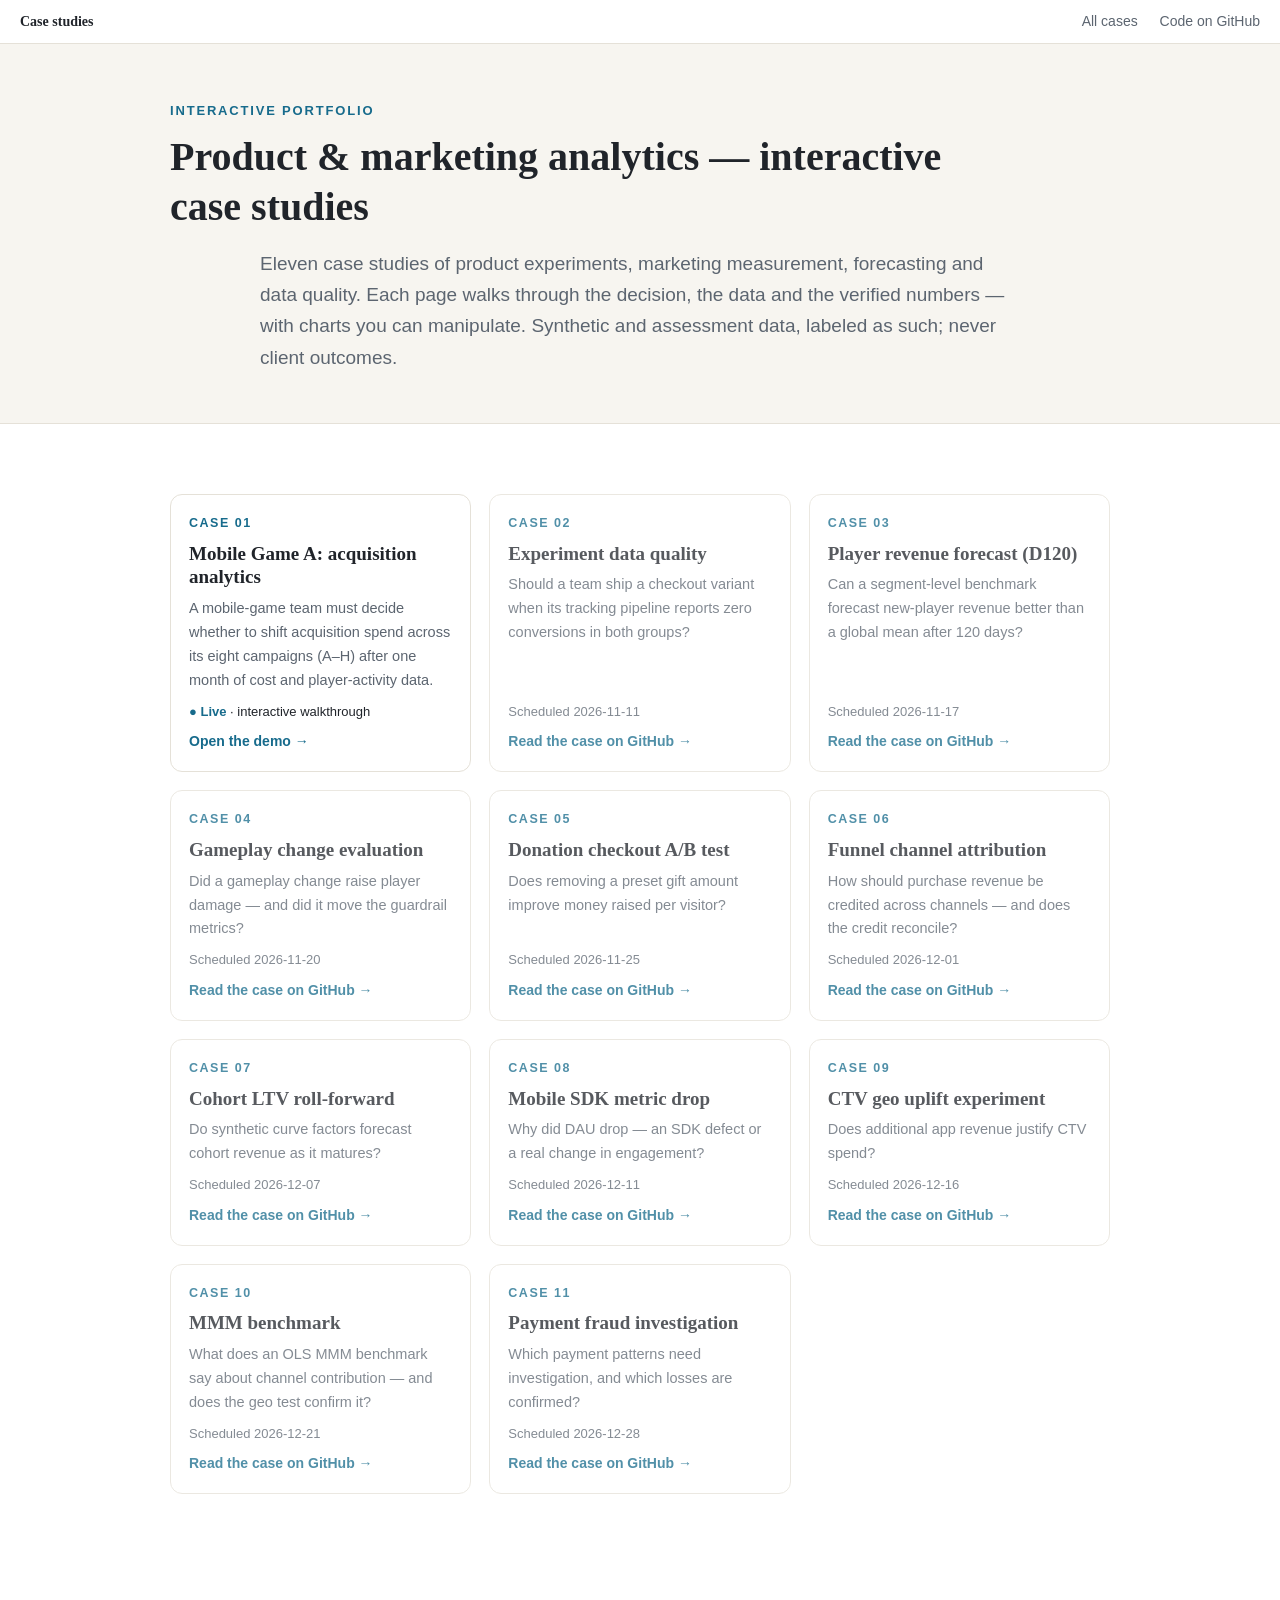
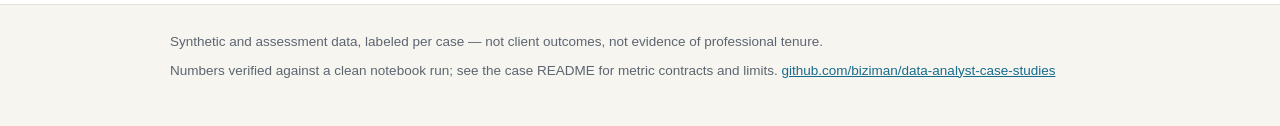
==== docs/index.html @ 933078d8 "Add interactive case site: Pages scaffold, case 1 widgets, data extractor - docs/: landing + case 1 " ====
<!DOCTYPE html>
<html lang="en">
<head>
  <meta charset="utf-8">
  <meta name="viewport" content="width=device-width, initial-scale=1">
  <title>Product &amp; marketing analytics — interactive case studies</title>
  <meta name="description" content="Interactive walkthroughs of product and marketing analytics case studies: the decision, the data, the verified numbers, and what the analysis cannot show.">
  <link rel="stylesheet" href="assets/style.css">
</head>
<body>
<header class="topbar">
  <a class="brand" href="index.html">Case studies</a>
  <nav>
    <a href="index.html">All cases</a>
    <a href="https://github.com/biziman/data-analyst-case-studies">Code on GitHub</a>
  </nav>
</header>
  <div class="hero">
    <div class="wrap">
      <div class="casenum">Interactive portfolio</div>
      <h1>Product &amp; marketing analytics — interactive case studies</h1>
      <p class="lede prose">Eleven case studies of product experiments, marketing measurement,
      forecasting and data quality. Each page walks through the decision, the data and the
      verified numbers — with charts you can manipulate. Synthetic and assessment data,
      labeled as such; never client outcomes.</p>
    </div>
  </div>
  <section class="band">
    <div class="wrap">
      <div class="grid">
<div class="case-card"><div class="n">Case 01</div><h3>Mobile Game A: acquisition analytics</h3><div class="q">A mobile-game team must decide whether to shift acquisition spend across its eight campaigns (A–H) after one month of cost and player-activity data.</div><span class="status"><span class="live-dot">● Live</span> · interactive walkthrough</span><a class="more" href="cases/01-mobile-game-acquisition/">Open the demo →</a></div>
<div class="case-card soon"><div class="n">Case 02</div><h3>Experiment data quality</h3><div class="q">Should a team ship a checkout variant when its tracking pipeline reports zero conversions in both groups?</div><span class="status"><span class="sched">Scheduled 2026-11-11</span></span><a class="more" href="https://github.com/biziman/data-analyst-case-studies/blob/main/2-product-experiment-tracking-audit/README.md">Read the case on GitHub →</a></div>
<div class="case-card soon"><div class="n">Case 03</div><h3>Player revenue forecast (D120)</h3><div class="q">Can a segment-level benchmark forecast new-player revenue better than a global mean after 120 days?</div><span class="status"><span class="sched">Scheduled 2026-11-17</span></span><a class="more" href="https://github.com/biziman/data-analyst-case-studies/blob/main/3-player-ltv-forecast/README.md">Read the case on GitHub →</a></div>
<div class="case-card soon"><div class="n">Case 04</div><h3>Gameplay change evaluation</h3><div class="q">Did a gameplay change raise player damage — and did it move the guardrail metrics?</div><span class="status"><span class="sched">Scheduled 2026-11-20</span></span><a class="more" href="https://github.com/biziman/data-analyst-case-studies/blob/main/4-gameplay-change-evaluation/README.md">Read the case on GitHub →</a></div>
<div class="case-card soon"><div class="n">Case 05</div><h3>Donation checkout A/B test</h3><div class="q">Does removing a preset gift amount improve money raised per visitor?</div><span class="status"><span class="sched">Scheduled 2026-11-25</span></span><a class="more" href="https://github.com/biziman/data-analyst-case-studies/blob/main/5-donation-checkout-ab-test/README.md">Read the case on GitHub →</a></div>
<div class="case-card soon"><div class="n">Case 06</div><h3>Funnel channel attribution</h3><div class="q">How should purchase revenue be credited across channels — and does the credit reconcile?</div><span class="status"><span class="sched">Scheduled 2026-12-01</span></span><a class="more" href="https://github.com/biziman/data-analyst-case-studies/blob/main/6-funnel-channel-attribution/README.md">Read the case on GitHub →</a></div>
<div class="case-card soon"><div class="n">Case 07</div><h3>Cohort LTV roll-forward</h3><div class="q">Do synthetic curve factors forecast cohort revenue as it matures?</div><span class="status"><span class="sched">Scheduled 2026-12-07</span></span><a class="more" href="https://github.com/biziman/data-analyst-case-studies/blob/main/7-cohort-ltv-roll-forward/README.md">Read the case on GitHub →</a></div>
<div class="case-card soon"><div class="n">Case 08</div><h3>Mobile SDK metric drop</h3><div class="q">Why did DAU drop — an SDK defect or a real change in engagement?</div><span class="status"><span class="sched">Scheduled 2026-12-11</span></span><a class="more" href="https://github.com/biziman/data-analyst-case-studies/blob/main/8-mobile-sdk-metric-drop/README.md">Read the case on GitHub →</a></div>
<div class="case-card soon"><div class="n">Case 09</div><h3>CTV geo uplift experiment</h3><div class="q">Does additional app revenue justify CTV spend?</div><span class="status"><span class="sched">Scheduled 2026-12-16</span></span><a class="more" href="https://github.com/biziman/data-analyst-case-studies/blob/main/9-ctv-geo-uplift/README.md">Read the case on GitHub →</a></div>
<div class="case-card soon"><div class="n">Case 10</div><h3>MMM benchmark</h3><div class="q">What does an OLS MMM benchmark say about channel contribution — and does the geo test confirm it?</div><span class="status"><span class="sched">Scheduled 2026-12-21</span></span><a class="more" href="https://github.com/biziman/data-analyst-case-studies/blob/main/10-marketing-mix-modeling/README.md">Read the case on GitHub →</a></div>
<div class="case-card soon"><div class="n">Case 11</div><h3>Payment fraud investigation</h3><div class="q">Which payment patterns need investigation, and which losses are confirmed?</div><span class="status"><span class="sched">Scheduled 2026-12-28</span></span><a class="more" href="https://github.com/biziman/data-analyst-case-studies/blob/main/11-payment-fraud-investigation/README.md">Read the case on GitHub →</a></div>
      </div>
    </div>
  </section>
<footer class="site">
  <div class="wrap">
    <div>Synthetic and assessment data, labeled per case — not client outcomes, not evidence of professional tenure.</div>
    <div>Numbers verified against a clean notebook run; see the case README for metric contracts and limits.
      <a href="https://github.com/biziman/data-analyst-case-studies">github.com/biziman/data-analyst-case-studies</a></div>
  </div>
</footer>
</body>
</html>
---- docs/assets/style.css ----
/* Interactive case studies — seeing-theory-inspired narrative theme.
   Palette matches PORTFOLIO_GUIDE.md figures: #176b8c / #b14632 / #dda944 */

:root {
  --ink: #20242a;
  --muted: #5c6570;
  --teal: #176b8c;
  --brick: #b14632;
  --amber: #dda944;
  --paper: #ffffff;
  --sand: #f7f5f0;
  --line: #e5e1d8;
  --code-bg: #f0ede6;
  --maxprose: 760px;
  --maxfig: 980px;
}

* { box-sizing: border-box; }

html { scroll-behavior: smooth; }

body {
  margin: 0;
  color: var(--ink);
  background: var(--paper);
  font-family: -apple-system, BlinkMacSystemFont, "Segoe UI", Roboto, "Helvetica Neue", Arial, sans-serif;
  font-size: 17px;
  line-height: 1.65;
}

h1, h2, h3 {
  font-family: Georgia, "Iowan Old Style", "Times New Roman", serif;
  font-weight: 600;
  line-height: 1.25;
}

a { color: var(--teal); }
a:hover { color: var(--brick); }

/* ---------- top bar ---------- */
.topbar {
  position: sticky;
  top: 0;
  z-index: 20;
  display: flex;
  align-items: center;
  justify-content: space-between;
  gap: 16px;
  padding: 10px 20px;
  background: rgba(255, 255, 255, 0.94);
  border-bottom: 1px solid var(--line);
  backdrop-filter: blur(6px);
  font-size: 14px;
}
.topbar .brand { font-family: Georgia, serif; font-weight: 600; color: var(--ink); text-decoration: none; }
.topbar nav a { margin-left: 18px; color: var(--muted); text-decoration: none; }
.topbar nav a:hover { color: var(--teal); }

/* ---------- layout ---------- */
.wrap { max-width: var(--maxfig); margin: 0 auto; padding: 0 20px; }
.prose { max-width: var(--maxprose); margin-left: auto; margin-right: auto; }

section.band { padding: 44px 0; }
section.band.alt { background: var(--sand); border-top: 1px solid var(--line); border-bottom: 1px solid var(--line); }

section h2 { font-size: 26px; margin: 0 0 14px; }
section h3 { font-size: 19px; margin: 24px 0 8px; }

p { margin: 10px 0; }
.lede { font-size: 19px; color: var(--muted); }

/* ---------- hero ---------- */
.hero { padding: 56px 0 40px; background: var(--sand); border-bottom: 1px solid var(--line); }
.hero .casenum {
  font-size: 13px; letter-spacing: 0.14em; text-transform: uppercase;
  color: var(--teal); font-weight: 700; margin-bottom: 10px;
}
.hero h1 { font-size: 40px; margin: 0 0 16px; max-width: 820px; }
.hero .decision {
  font-size: 21px; line-height: 1.5; max-width: 760px; color: var(--ink);
  border-left: 4px solid var(--amber); padding-left: 16px; margin: 18px 0;
}
.badges { display: flex; flex-wrap: wrap; gap: 8px; margin-top: 18px; }
.badge {
  font-size: 12.5px; padding: 4px 11px; border-radius: 999px;
  background: var(--paper); border: 1px solid var(--line); color: var(--muted);
}
.badge.reviewed { border-color: var(--teal); color: var(--teal); }

/* ---------- figure cards ---------- */
.card {
  background: var(--paper);
  border: 1px solid var(--line);
  border-radius: 12px;
  padding: 20px 20px 14px;
  margin: 22px auto;
  max-width: var(--maxfig);
  box-shadow: 0 1px 3px rgba(32, 36, 42, 0.05);
}
.card h3 { margin-top: 0; }
.chart { width: 100%; min-height: 340px; }
.chart.tall { min-height: 420px; }
.caption {
  font-size: 13.5px; color: var(--muted); line-height: 1.55;
  border-top: 1px dashed var(--line); padding-top: 10px; margin-top: 8px;
}
.live {
  font-size: 15.5px; background: var(--sand); border-left: 4px solid var(--teal);
  padding: 12px 16px; border-radius: 0 8px 8px 0; margin: 14px 0 4px;
}
.live b { color: var(--teal); }
.callout {
  font-size: 14.5px; background: #fdf6e7; border-left: 4px solid var(--amber);
  padding: 10px 14px; border-radius: 0 8px 8px 0; margin: 12px 0 4px;
}

/* ---------- controls ---------- */
.controls {
  display: flex; flex-wrap: wrap; align-items: center; gap: 14px;
  margin: 6px 0 2px; font-size: 14.5px;
}
.controls label { color: var(--muted); }
.controls input[type="range"] { accent-color: var(--teal); width: 220px; }
.controls .value { font-weight: 700; color: var(--teal); min-width: 52px; }
.btnrow { display: flex; flex-wrap: wrap; gap: 8px; }
.btnrow button {
  font: inherit; font-size: 14px; padding: 6px 14px; border-radius: 999px;
  border: 1px solid var(--line); background: var(--paper); color: var(--muted);
  cursor: pointer;
}
.btnrow button:hover { border-color: var(--teal); color: var(--teal); }
.btnrow button.active { background: var(--teal); border-color: var(--teal); color: #fff; }

.readout { display: flex; flex-wrap: wrap; gap: 26px; margin: 14px 0 4px; }
.readout .stat { min-width: 130px; }
.readout .stat .num { font-size: 30px; font-weight: 700; color: var(--teal); font-family: Georgia, serif; }
.readout .stat .lbl { font-size: 13px; color: var(--muted); }

/* ---------- tables ---------- */
table.data {
  width: 100%; max-width: var(--maxfig); border-collapse: collapse;
  font-size: 15px; margin: 18px auto;
}
table.data th, table.data td { text-align: left; padding: 9px 12px; border-bottom: 1px solid var(--line); }
table.data th { font-size: 13px; text-transform: uppercase; letter-spacing: 0.06em; color: var(--muted); }
table.data td.num { text-align: right; font-variant-numeric: tabular-nums; }

/* ---------- lists, limits ---------- */
ol.limits { max-width: var(--maxprose); margin: 10px auto; padding-left: 22px; }
ol.limits li { margin: 8px 0; }

pre.code {
  background: var(--code-bg); border: 1px solid var(--line); border-radius: 8px;
  padding: 12px 14px; overflow-x: auto; font-size: 13.5px; line-height: 1.5;
  max-width: var(--maxprose); margin: 12px auto;
}
code { font-family: ui-monospace, SFMono-Regular, Menlo, Consolas, monospace; font-size: 0.92em; }
p code, li code { background: var(--code-bg); padding: 1px 5px; border-radius: 4px; }

/* ---------- landing grid ---------- */
.grid {
  display: grid; grid-template-columns: repeat(auto-fill, minmax(300px, 1fr));
  gap: 18px; margin: 26px 0;
}
.case-card {
  border: 1px solid var(--line); border-radius: 12px; padding: 18px;
  background: var(--paper); display: flex; flex-direction: column; gap: 8px;
}
.case-card .n { font-size: 12.5px; letter-spacing: 0.12em; color: var(--teal); font-weight: 700; text-transform: uppercase; }
.case-card h3 { margin: 0; font-size: 19px; }
.case-card .q { font-size: 14.5px; color: var(--muted); flex: 1; }
.case-card .status { font-size: 13px; }
.case-card .status .live-dot { color: var(--teal); font-weight: 700; }
.case-card .status .sched { color: var(--muted); }
.case-card a.more { font-size: 14px; font-weight: 600; text-decoration: none; }
.case-card.soon { opacity: 0.75; }

/* ---------- footer ---------- */
footer.site {
  border-top: 1px solid var(--line); margin-top: 40px; padding: 26px 0 44px;
  font-size: 13.5px; color: var(--muted); background: var(--sand);
}
footer.site .wrap { display: flex; flex-direction: column; gap: 6px; }

@media (max-width: 720px) {
  .hero h1 { font-size: 30px; }
  .hero .decision { font-size: 18px; }
  .readout .stat .num { font-size: 24px; }
  .controls input[type="range"] { width: 160px; }
}
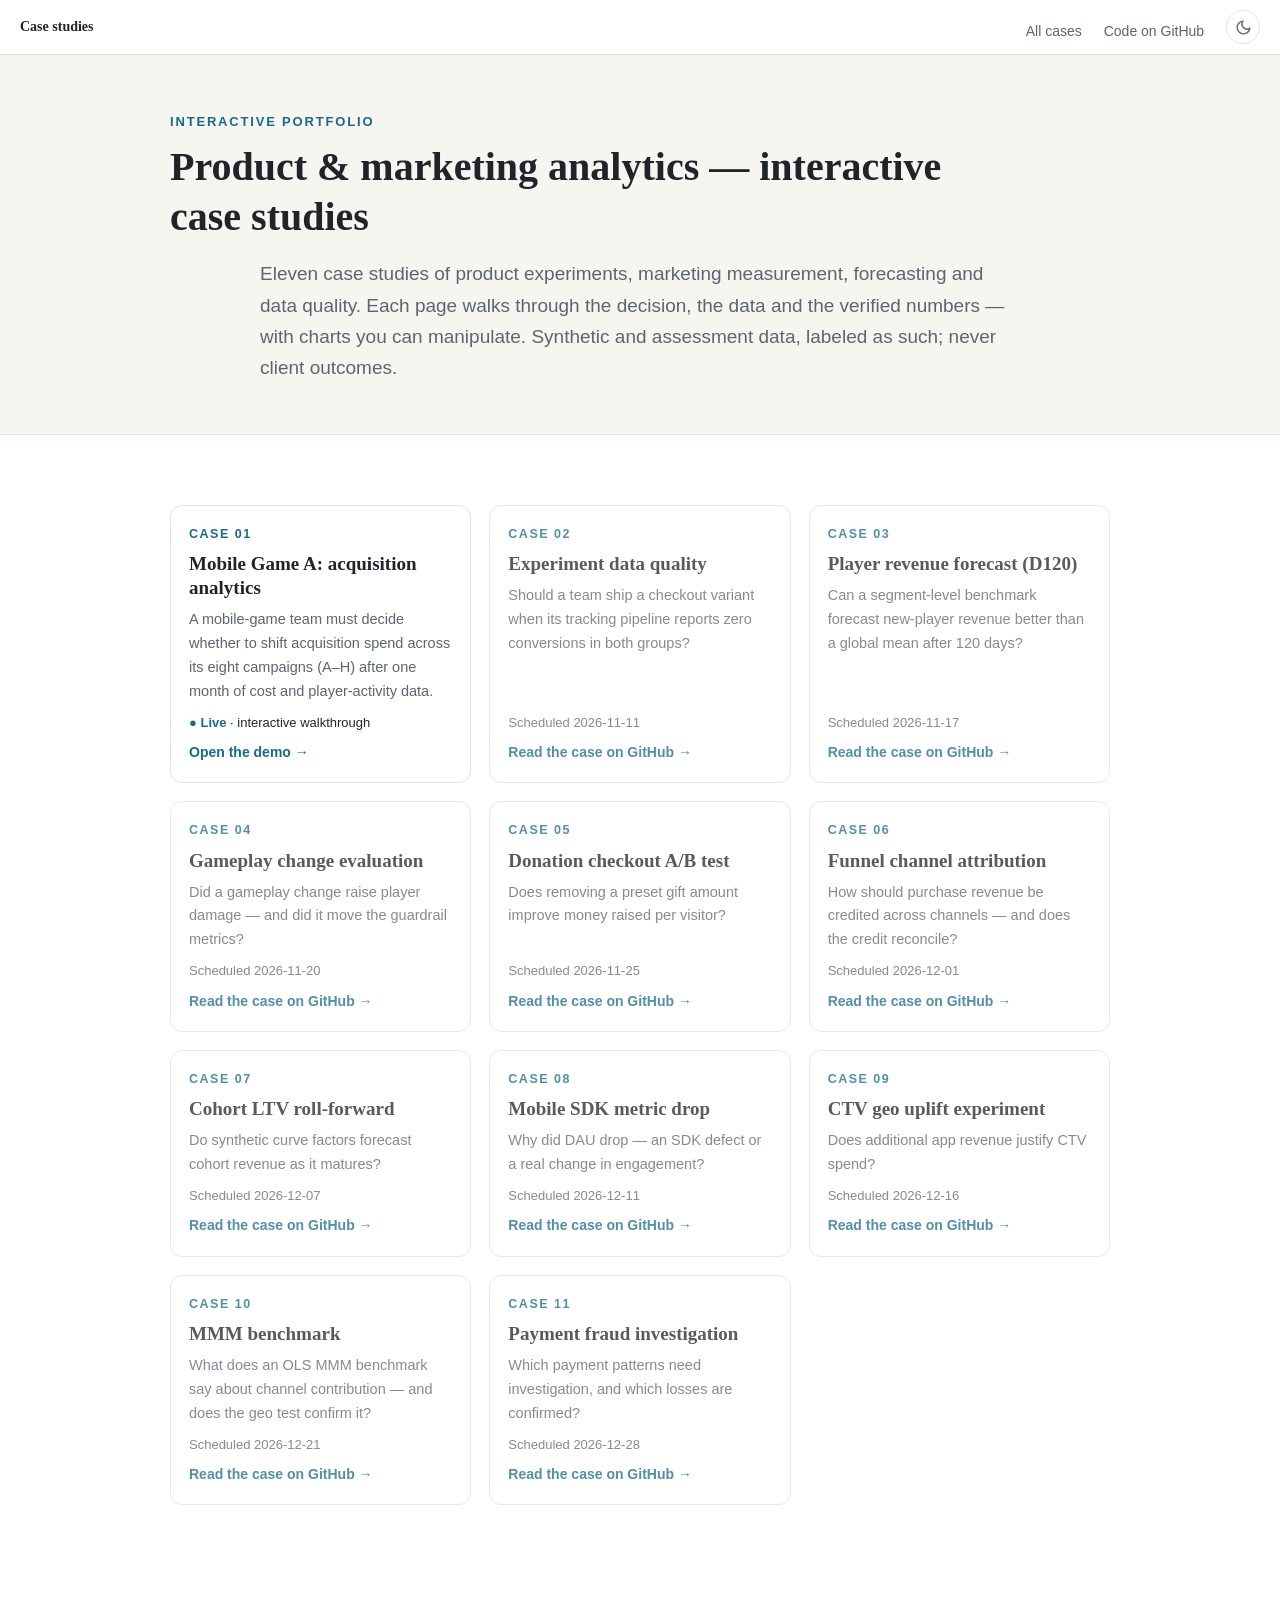
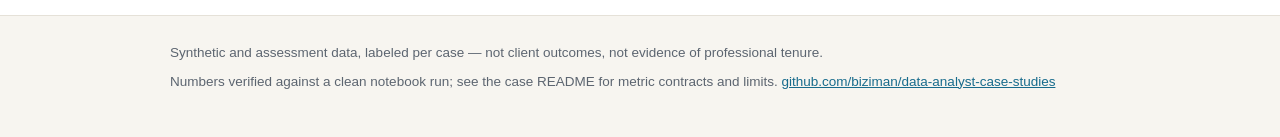
==== commit 714014a3: "Add dark theme switcher: top-bar toggle, dark palette, theme-aware charts - theme.js toggle with loc" ====
--- a/docs/index.html
+++ b/docs/index.html
@@ -5,7 +5,21 @@
   <meta name="viewport" content="width=device-width, initial-scale=1">
   <title>Product &amp; marketing analytics — interactive case studies</title>
   <meta name="description" content="Interactive walkthroughs of product and marketing analytics case studies: the decision, the data, the verified numbers, and what the analysis cannot show.">
+  <script>
+    (function () {
+      try {
+        var t = localStorage.getItem("theme");
+        if (t !== "light" && t !== "dark") {
+          t = window.matchMedia("(prefers-color-scheme: dark)").matches ? "dark" : "light";
+        }
+        document.documentElement.dataset.theme = t;
+      } catch (e) {
+        document.documentElement.dataset.theme = "light";
+      }
+    })();
+  </script>
   <link rel="stylesheet" href="assets/style.css">
+  <script src="assets/theme.js" defer></script>
 </head>
 <body>
 <header class="topbar">
@@ -13,6 +27,10 @@
   <nav>
     <a href="index.html">All cases</a>
     <a href="https://github.com/biziman/data-analyst-case-studies">Code on GitHub</a>
+    <button class="theme-toggle" id="theme-toggle" type="button" aria-label="Switch to dark theme" title="Switch to dark theme" aria-pressed="false">
+      <svg class="icon-moon" viewBox="0 0 24 24" aria-hidden="true"><path d="M21 12.79A9 9 0 1 1 11.21 3 7 7 0 0 0 21 12.79z"/></svg>
+      <svg class="icon-sun" viewBox="0 0 24 24" aria-hidden="true"><circle cx="12" cy="12" r="4"/><path d="M12 2v2M12 20v2M4.93 4.93l1.41 1.41M17.66 17.66l1.41 1.41M2 12h2M20 12h2M4.93 19.07l1.41-1.41M17.66 6.34l1.41-1.41"/></svg>
+    </button>
   </nav>
 </header>
   <div class="hero">
--- a/docs/assets/style.css
+++ b/docs/assets/style.css
@@ -2,6 +2,7 @@
    Palette matches PORTFOLIO_GUIDE.md figures: #176b8c / #b14632 / #dda944 */
 
 :root {
+  color-scheme: light;
   --ink: #20242a;
   --muted: #5c6570;
   --teal: #176b8c;
@@ -11,8 +12,31 @@
   --sand: #f7f5f0;
   --line: #e5e1d8;
   --code-bg: #f0ede6;
+  --callout-bg: #fdf6e7;
+  --topbar-bg: rgba(255, 255, 255, 0.94);
+  --on-teal: #ffffff;
+  --shadow: rgba(32, 36, 42, 0.05);
   --maxprose: 760px;
   --maxfig: 980px;
+}
+
+/* Dark theme: set on <html data-theme="dark"> by the head snippet in the
+   built pages, driven by the top-bar switch (or the system preference). */
+html[data-theme="dark"] {
+  color-scheme: dark;
+  --ink: #e7eaee;
+  --muted: #a7b0bb;
+  --teal: #5db7d6;
+  --brick: #e07a63;
+  --amber: #e6c06a;
+  --paper: #171a20;
+  --sand: #1e232b;
+  --line: #333a44;
+  --code-bg: #232830;
+  --callout-bg: #2c2617;
+  --topbar-bg: rgba(23, 26, 32, 0.94);
+  --on-teal: #10161c;
+  --shadow: rgba(0, 0, 0, 0.35);
 }
 
 * { box-sizing: border-box; }
@@ -23,6 +47,7 @@
   margin: 0;
   color: var(--ink);
   background: var(--paper);
+  transition: background-color 0.2s ease, color 0.2s ease;
   font-family: -apple-system, BlinkMacSystemFont, "Segoe UI", Roboto, "Helvetica Neue", Arial, sans-serif;
   font-size: 17px;
   line-height: 1.65;
@@ -47,7 +72,7 @@
   justify-content: space-between;
   gap: 16px;
   padding: 10px 20px;
-  background: rgba(255, 255, 255, 0.94);
+  background: var(--topbar-bg);
   border-bottom: 1px solid var(--line);
   backdrop-filter: blur(6px);
   font-size: 14px;
@@ -55,6 +80,25 @@
 .topbar .brand { font-family: Georgia, serif; font-weight: 600; color: var(--ink); text-decoration: none; }
 .topbar nav a { margin-left: 18px; color: var(--muted); text-decoration: none; }
 .topbar nav a:hover { color: var(--teal); }
+
+/* ---------- theme switcher ---------- */
+.theme-toggle {
+  margin-left: 18px; width: 34px; height: 34px; padding: 0;
+  display: inline-flex; align-items: center; justify-content: center;
+  border: 1px solid var(--line); border-radius: 999px;
+  background: var(--paper); color: var(--muted); cursor: pointer;
+  transition: color 0.2s ease, border-color 0.2s ease, background-color 0.2s ease;
+}
+.theme-toggle:hover { color: var(--teal); border-color: var(--teal); }
+.theme-toggle:focus-visible { outline: 2px solid var(--teal); outline-offset: 2px; }
+.theme-toggle svg {
+  width: 17px; height: 17px; display: block;
+  fill: none; stroke: currentColor; stroke-width: 2;
+  stroke-linecap: round; stroke-linejoin: round;
+}
+.theme-toggle .icon-sun { display: none; }
+html[data-theme="dark"] .theme-toggle .icon-moon { display: none; }
+html[data-theme="dark"] .theme-toggle .icon-sun { display: block; }
 
 /* ---------- layout ---------- */
 .wrap { max-width: var(--maxfig); margin: 0 auto; padding: 0 20px; }
@@ -95,7 +139,7 @@
   padding: 20px 20px 14px;
   margin: 22px auto;
   max-width: var(--maxfig);
-  box-shadow: 0 1px 3px rgba(32, 36, 42, 0.05);
+  box-shadow: 0 1px 3px var(--shadow);
 }
 .card h3 { margin-top: 0; }
 .chart { width: 100%; min-height: 340px; }
@@ -110,7 +154,7 @@
 }
 .live b { color: var(--teal); }
 .callout {
-  font-size: 14.5px; background: #fdf6e7; border-left: 4px solid var(--amber);
+  font-size: 14.5px; background: var(--callout-bg); border-left: 4px solid var(--amber);
   padding: 10px 14px; border-radius: 0 8px 8px 0; margin: 12px 0 4px;
 }
 
@@ -129,7 +173,7 @@
   cursor: pointer;
 }
 .btnrow button:hover { border-color: var(--teal); color: var(--teal); }
-.btnrow button.active { background: var(--teal); border-color: var(--teal); color: #fff; }
+.btnrow button.active { background: var(--teal); border-color: var(--teal); color: var(--on-teal); }
 
 .readout { display: flex; flex-wrap: wrap; gap: 26px; margin: 14px 0 4px; }
 .readout .stat { min-width: 130px; }
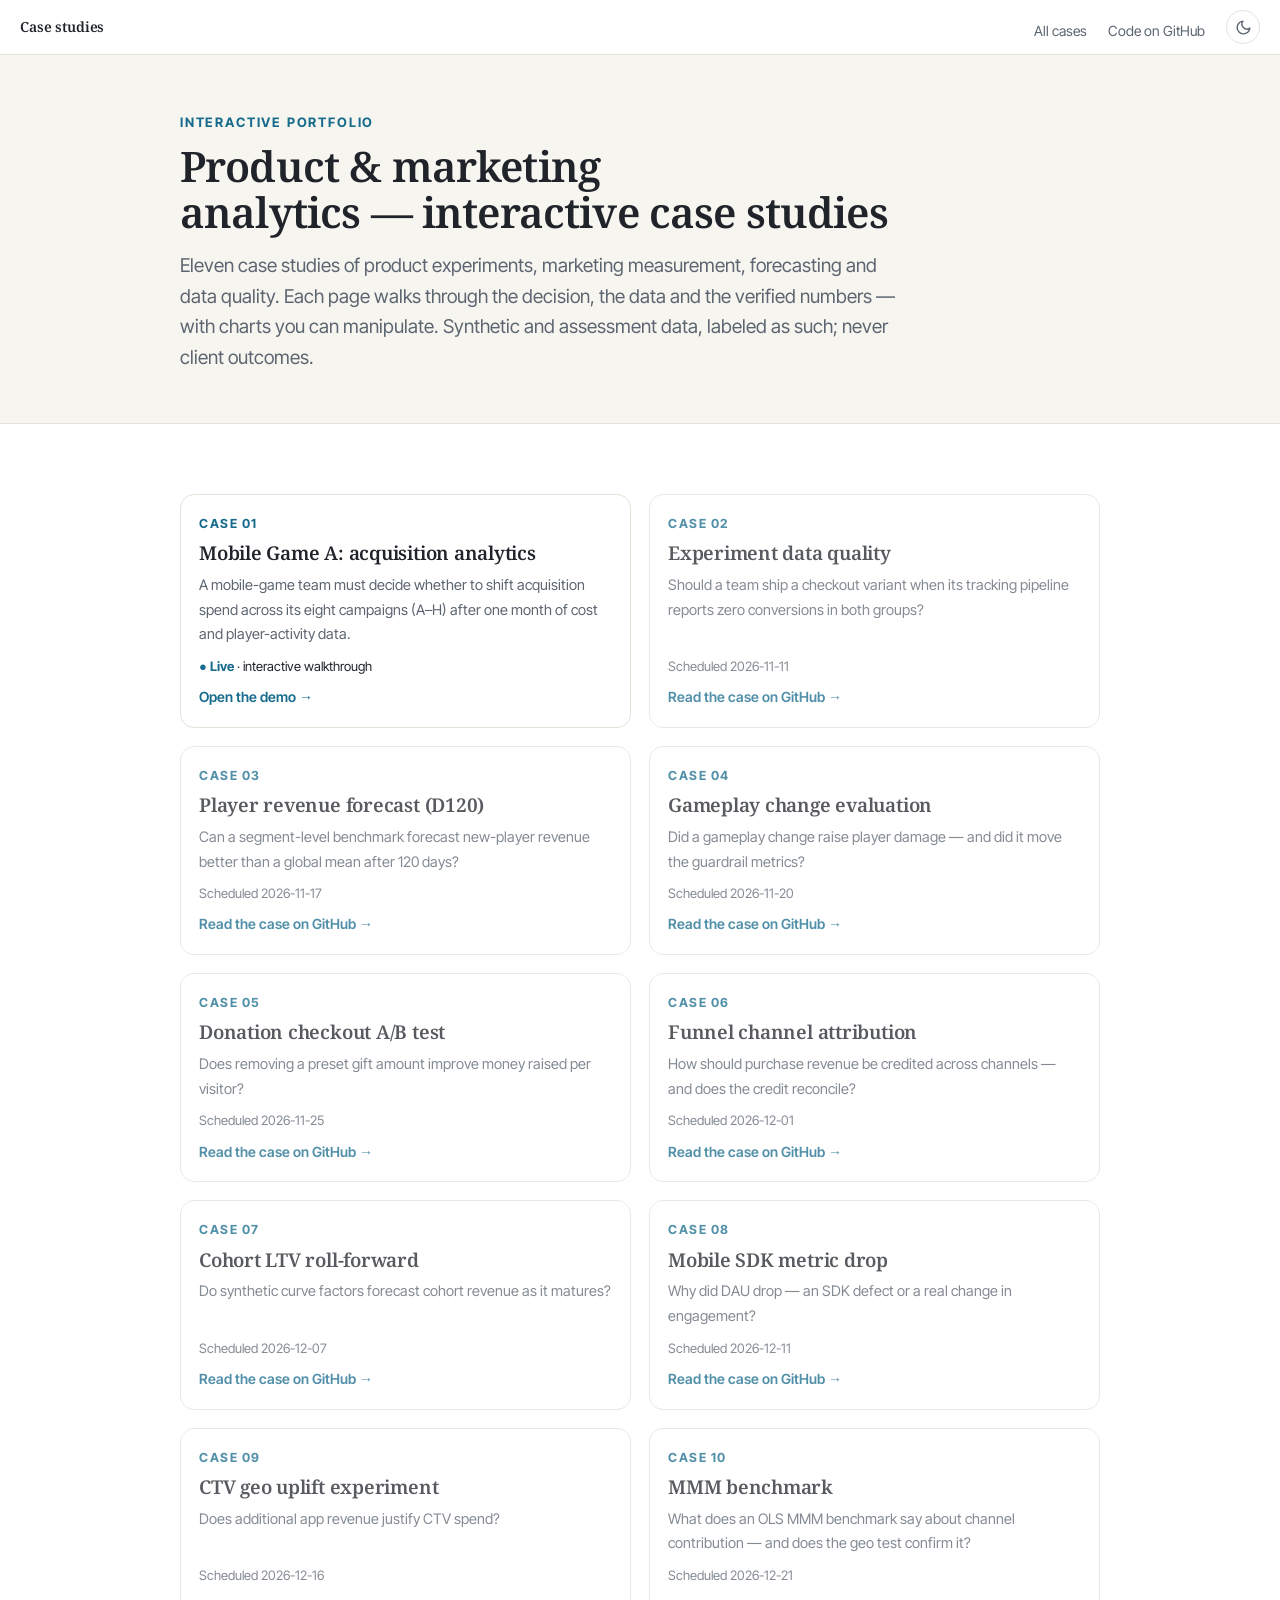
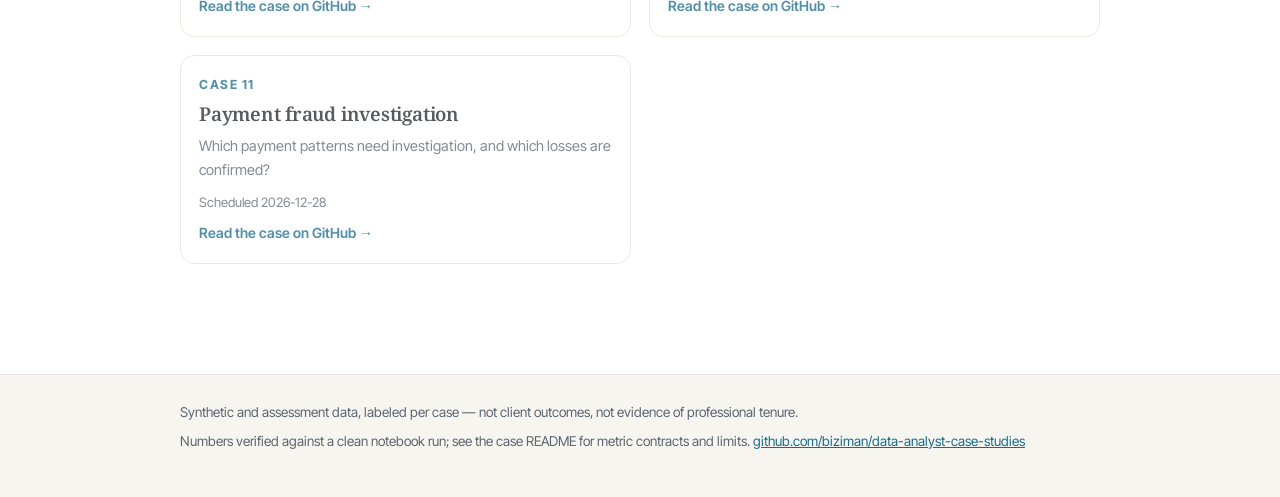
==== commit eed85b2d: "Layout tune: unbreakable title wrap, prose indent, smaller figure canvas - landing title: nbsp binds" ====
--- a/docs/index.html
+++ b/docs/index.html
@@ -36,7 +36,7 @@
   <div class="hero">
     <div class="wrap">
       <div class="casenum">Interactive portfolio</div>
-      <h1>Product &amp; marketing analytics — interactive case studies</h1>
+      <h1>Product &amp; marketing analytics&nbsp;—&nbsp;interactive case&nbsp;studies</h1>
       <p class="lede prose">Eleven case studies of product experiments, marketing measurement,
       forecasting and data quality. Each page walks through the decision, the data and the
       verified numbers — with charts you can manipulate. Synthetic and assessment data,
--- a/docs/assets/style.css
+++ b/docs/assets/style.css
@@ -1,5 +1,40 @@
 /* Interactive case studies — seeing-theory-inspired narrative theme.
-   Palette matches PORTFOLIO_GUIDE.md figures: #176b8c / #b14632 / #dda944 */
+   Palette matches PORTFOLIO_GUIDE.md figures: #176b8c / #b14632 / #dda944
+   Type: Noto Serif (headings) + Inter Tight (body), self-hosted in fonts/. */
+
+/* Variable fonts (wght 400–700); subsets follow the Google Fonts split. */
+@font-face {
+  font-family: "Inter Tight";
+  font-style: normal;
+  font-weight: 400 700;
+  font-display: swap;
+  src: url("fonts/inter-tight-latin-ext.woff2") format("woff2");
+  unicode-range: U+0100-02BA, U+02BD-02C5, U+02C7-02CC, U+02CE-02D7, U+02DD-02FF, U+0304, U+0308, U+0329, U+1D00-1DBF, U+1E00-1E9F, U+1EF2-1EFF, U+2020, U+20A0-20AB, U+20AD-20C4, U+2113, U+2C60-2C7F, U+A720-A7FF;
+}
+@font-face {
+  font-family: "Inter Tight";
+  font-style: normal;
+  font-weight: 400 700;
+  font-display: swap;
+  src: url("fonts/inter-tight-latin.woff2") format("woff2");
+  unicode-range: U+0000-00FF, U+0131, U+0152-0153, U+02BB-02BC, U+02C6, U+02DA, U+02DC, U+0304, U+0308, U+0329, U+2000-206F, U+20AC, U+2122, U+2191, U+2193, U+2212, U+2215, U+FEFF, U+FFFD;
+}
+@font-face {
+  font-family: "Noto Serif";
+  font-style: normal;
+  font-weight: 400 700;
+  font-display: swap;
+  src: url("fonts/noto-serif-latin-ext.woff2") format("woff2");
+  unicode-range: U+0100-02BA, U+02BD-02C5, U+02C7-02CC, U+02CE-02D7, U+02DD-02FF, U+0304, U+0308, U+0329, U+1D00-1DBF, U+1E00-1E9F, U+1EF2-1EFF, U+2020, U+20A0-20AB, U+20AD-20C4, U+2113, U+2C60-2C7F, U+A720-A7FF;
+}
+@font-face {
+  font-family: "Noto Serif";
+  font-style: normal;
+  font-weight: 400 700;
+  font-display: swap;
+  src: url("fonts/noto-serif-latin.woff2") format("woff2");
+  unicode-range: U+0000-00FF, U+0131, U+0152-0153, U+02BB-02BC, U+02C6, U+02DA, U+02DC, U+0304, U+0308, U+0329, U+2000-206F, U+20AC, U+2122, U+2191, U+2193, U+2212, U+2215, U+FEFF, U+FFFD;
+}
 
 :root {
   color-scheme: light;
@@ -17,7 +52,8 @@
   --on-teal: #ffffff;
   --shadow: rgba(32, 36, 42, 0.05);
   --maxprose: 760px;
-  --maxfig: 980px;
+  --prose-indent: 64px;
+  --maxfig: 960px;
 }
 
 /* Dark theme: set on <html data-theme="dark"> by the head snippet in the
@@ -48,19 +84,23 @@
   color: var(--ink);
   background: var(--paper);
   transition: background-color 0.2s ease, color 0.2s ease;
-  font-family: -apple-system, BlinkMacSystemFont, "Segoe UI", Roboto, "Helvetica Neue", Arial, sans-serif;
+  font-family: "Inter Tight", -apple-system, BlinkMacSystemFont, "Segoe UI", Roboto, "Helvetica Neue", Arial, sans-serif;
   font-size: 17px;
-  line-height: 1.65;
+  line-height: 1.7;
 }
 
 h1, h2, h3 {
-  font-family: Georgia, "Iowan Old Style", "Times New Roman", serif;
+  font-family: "Noto Serif", Georgia, "Iowan Old Style", "Times New Roman", serif;
   font-weight: 600;
-  line-height: 1.25;
+  line-height: 1.2;
+  letter-spacing: -0.012em;
+  text-wrap: balance;
 }
 
 a { color: var(--teal); }
 a:hover { color: var(--brick); }
+
+::selection { background: color-mix(in srgb, var(--teal) 22%, transparent); }
 
 /* ---------- top bar ---------- */
 .topbar {
@@ -77,7 +117,7 @@
   backdrop-filter: blur(6px);
   font-size: 14px;
 }
-.topbar .brand { font-family: Georgia, serif; font-weight: 600; color: var(--ink); text-decoration: none; }
+.topbar .brand { font-family: "Noto Serif", Georgia, serif; font-weight: 600; letter-spacing: -0.01em; color: var(--ink); text-decoration: none; }
 .topbar nav a { margin-left: 18px; color: var(--muted); text-decoration: none; }
 .topbar nav a:hover { color: var(--teal); }
 
@@ -102,7 +142,9 @@
 
 /* ---------- layout ---------- */
 .wrap { max-width: var(--maxfig); margin: 0 auto; padding: 0 20px; }
-.prose { max-width: var(--maxprose); margin-left: auto; margin-right: auto; }
+/* Text blocks sit slightly right of the block/graph left edge — halfway to
+   centering the prose measure inside the content column. */
+.prose { max-width: var(--maxprose); margin-left: var(--prose-indent); margin-right: 0; }
 
 section.band { padding: 44px 0; }
 section.band.alt { background: var(--sand); border-top: 1px solid var(--line); border-bottom: 1px solid var(--line); }
@@ -110,8 +152,10 @@
 section h2 { font-size: 26px; margin: 0 0 14px; }
 section h3 { font-size: 19px; margin: 24px 0 8px; }
 
-p { margin: 10px 0; }
-.lede { font-size: 19px; color: var(--muted); }
+p { margin: 10px 0; text-wrap: pretty; }
+.lede { font-size: 19px; line-height: 1.6; color: var(--muted); }
+/* The hero title sits at the wrap edge; keep the lede on the same line. */
+.hero .prose { margin-left: 0; margin-right: 0; }
 
 /* ---------- hero ---------- */
 .hero { padding: 56px 0 40px; background: var(--sand); border-bottom: 1px solid var(--line); }
@@ -119,7 +163,7 @@
   font-size: 13px; letter-spacing: 0.14em; text-transform: uppercase;
   color: var(--teal); font-weight: 700; margin-bottom: 10px;
 }
-.hero h1 { font-size: 40px; margin: 0 0 16px; max-width: 820px; }
+.hero h1 { font-size: 42px; line-height: 1.1; letter-spacing: -0.02em; margin: 0 0 16px; max-width: 820px; }
 .hero .decision {
   font-size: 21px; line-height: 1.5; max-width: 760px; color: var(--ink);
   border-left: 4px solid var(--amber); padding-left: 16px; margin: 18px 0;
@@ -135,15 +179,24 @@
 .card {
   background: var(--paper);
   border: 1px solid var(--line);
-  border-radius: 12px;
+  border-radius: 14px;
   padding: 20px 20px 14px;
-  margin: 22px auto;
+  margin: 22px 0;
   max-width: var(--maxfig);
   box-shadow: 0 1px 3px var(--shadow);
 }
 .card h3 { margin-top: 0; }
-.chart { width: 100%; min-height: 340px; }
-.chart.tall { min-height: 420px; }
+
+/* ---------- chart color keys ---------- */
+.key {
+  display: flex; flex-wrap: wrap; align-items: center; gap: 6px 22px;
+  font-size: 13px; color: var(--muted); margin: 2px 0 4px;
+}
+.key .item { display: inline-flex; align-items: center; gap: 7px; }
+.key .swatch { width: 12px; height: 12px; border-radius: 3px; background: var(--c); }
+.key .line { width: 20px; height: 0; border-top: 3px solid var(--c); border-radius: 2px; }
+.chart { width: 100%; min-height: 380px; }
+.chart.tall { min-height: 460px; }
 .caption {
   font-size: 13.5px; color: var(--muted); line-height: 1.55;
   border-top: 1px dashed var(--line); padding-top: 10px; margin-top: 8px;
@@ -177,26 +230,39 @@
 
 .readout { display: flex; flex-wrap: wrap; gap: 26px; margin: 14px 0 4px; }
 .readout .stat { min-width: 130px; }
-.readout .stat .num { font-size: 30px; font-weight: 700; color: var(--teal); font-family: Georgia, serif; }
+.readout .stat .num { font-size: 30px; font-weight: 700; color: var(--teal); font-family: "Noto Serif", Georgia, serif; letter-spacing: -0.01em; }
 .readout .stat .lbl { font-size: 13px; color: var(--muted); }
 
 /* ---------- tables ---------- */
 table.data {
-  width: 100%; max-width: var(--maxfig); border-collapse: collapse;
-  font-size: 15px; margin: 18px auto;
-}
+  width: auto; max-width: var(--maxfig); border-collapse: collapse;
+  font-size: 15px; margin: 18px 0;
+}
+
+details.spoiler { margin: 18px 0 18px var(--prose-indent); }
+details.spoiler summary {
+  display: flex; align-items: center; gap: 10px; cursor: pointer; list-style: none;
+  font-family: "Noto Serif", Georgia, "Iowan Old Style", "Times New Roman", serif;
+  font-weight: 600; font-size: 22px; line-height: 1.2; letter-spacing: -0.012em;
+}
+details.spoiler summary::-webkit-details-marker { display: none; }
+details.spoiler summary::before {
+  content: "▸"; color: var(--teal); font-size: 15px; transition: transform 0.15s ease;
+}
+details.spoiler[open] summary::before { transform: rotate(90deg); }
+details.spoiler table.data { margin-top: 10px; }
 table.data th, table.data td { text-align: left; padding: 9px 12px; border-bottom: 1px solid var(--line); }
 table.data th { font-size: 13px; text-transform: uppercase; letter-spacing: 0.06em; color: var(--muted); }
 table.data td.num { text-align: right; font-variant-numeric: tabular-nums; }
 
 /* ---------- lists, limits ---------- */
-ol.limits { max-width: var(--maxprose); margin: 10px auto; padding-left: 22px; }
+ol.limits { max-width: var(--maxprose); margin: 10px 0; padding-left: 22px; }
 ol.limits li { margin: 8px 0; }
 
 pre.code {
   background: var(--code-bg); border: 1px solid var(--line); border-radius: 8px;
   padding: 12px 14px; overflow-x: auto; font-size: 13.5px; line-height: 1.5;
-  max-width: var(--maxprose); margin: 12px auto;
+  max-width: var(--maxprose); margin: 12px 0;
 }
 code { font-family: ui-monospace, SFMono-Regular, Menlo, Consolas, monospace; font-size: 0.92em; }
 p code, li code { background: var(--code-bg); padding: 1px 5px; border-radius: 4px; }
@@ -207,7 +273,7 @@
   gap: 18px; margin: 26px 0;
 }
 .case-card {
-  border: 1px solid var(--line); border-radius: 12px; padding: 18px;
+  border: 1px solid var(--line); border-radius: 14px; padding: 18px;
   background: var(--paper); display: flex; flex-direction: column; gap: 8px;
 }
 .case-card .n { font-size: 12.5px; letter-spacing: 0.12em; color: var(--teal); font-weight: 700; text-transform: uppercase; }
@@ -231,4 +297,5 @@
   .hero .decision { font-size: 18px; }
   .readout .stat .num { font-size: 24px; }
   .controls input[type="range"] { width: 160px; }
-}
+  .prose, details.spoiler { margin-left: 0; }
+}
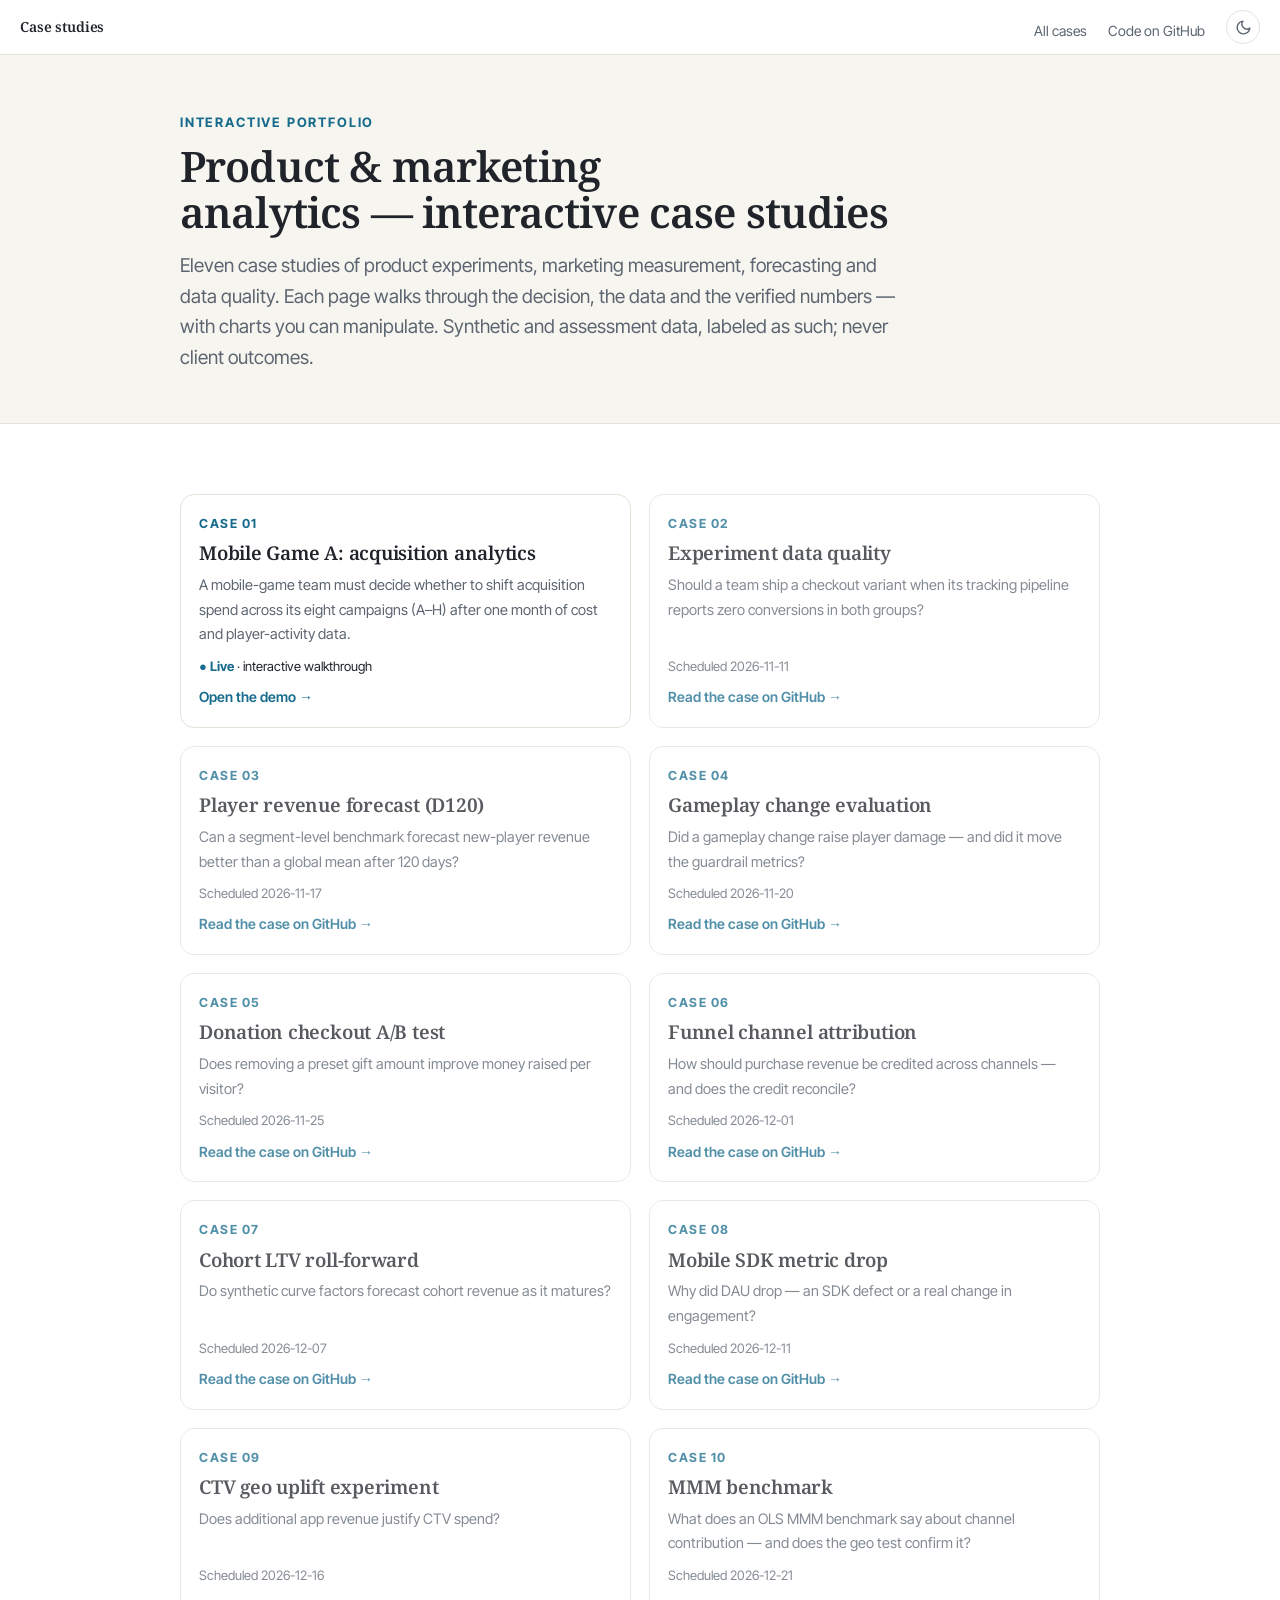
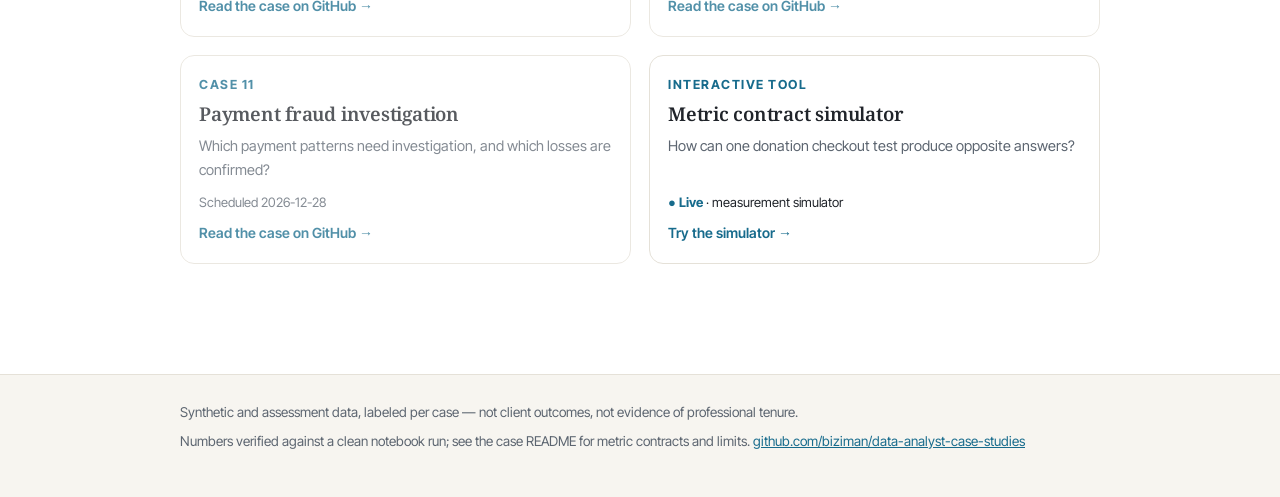
==== commit 3d6f6c69: "Add metric-contract simulator: 8-step page, scored sandbox, asserted data" ====
--- a/docs/index.html
+++ b/docs/index.html
@@ -57,6 +57,7 @@
 <div class="case-card soon"><div class="n">Case 09</div><h3>CTV geo uplift experiment</h3><div class="q">Does additional app revenue justify CTV spend?</div><span class="status"><span class="sched">Scheduled 2026-12-16</span></span><a class="more" href="https://github.com/biziman/data-analyst-case-studies/blob/main/9-ctv-geo-uplift/README.md">Read the case on GitHub →</a></div>
 <div class="case-card soon"><div class="n">Case 10</div><h3>MMM benchmark</h3><div class="q">What does an OLS MMM benchmark say about channel contribution — and does the geo test confirm it?</div><span class="status"><span class="sched">Scheduled 2026-12-21</span></span><a class="more" href="https://github.com/biziman/data-analyst-case-studies/blob/main/10-marketing-mix-modeling/README.md">Read the case on GitHub →</a></div>
 <div class="case-card soon"><div class="n">Case 11</div><h3>Payment fraud investigation</h3><div class="q">Which payment patterns need investigation, and which losses are confirmed?</div><span class="status"><span class="sched">Scheduled 2026-12-28</span></span><a class="more" href="https://github.com/biziman/data-analyst-case-studies/blob/main/11-payment-fraud-investigation/README.md">Read the case on GitHub →</a></div>
+<div class="case-card"><div class="n">Interactive tool</div><h3>Metric contract simulator</h3><div class="q">How can one donation checkout test produce opposite answers?</div><span class="status"><span class="live-dot">● Live</span> · measurement simulator</span><a class="more" href="tools/metric-contract/">Try the simulator →</a></div>
       </div>
     </div>
   </section>
--- a/docs/assets/style.css
+++ b/docs/assets/style.css
@@ -190,7 +190,7 @@
 /* ---------- chart color keys ---------- */
 .key {
   display: flex; flex-wrap: wrap; align-items: center; gap: 6px 22px;
-  font-size: 13px; color: var(--muted); margin: 2px 0 4px;
+  font-size: 13px; color: var(--muted); margin: 10px 0 16px;
 }
 .key .item { display: inline-flex; align-items: center; gap: 7px; }
 .key .swatch { width: 12px; height: 12px; border-radius: 3px; background: var(--c); }
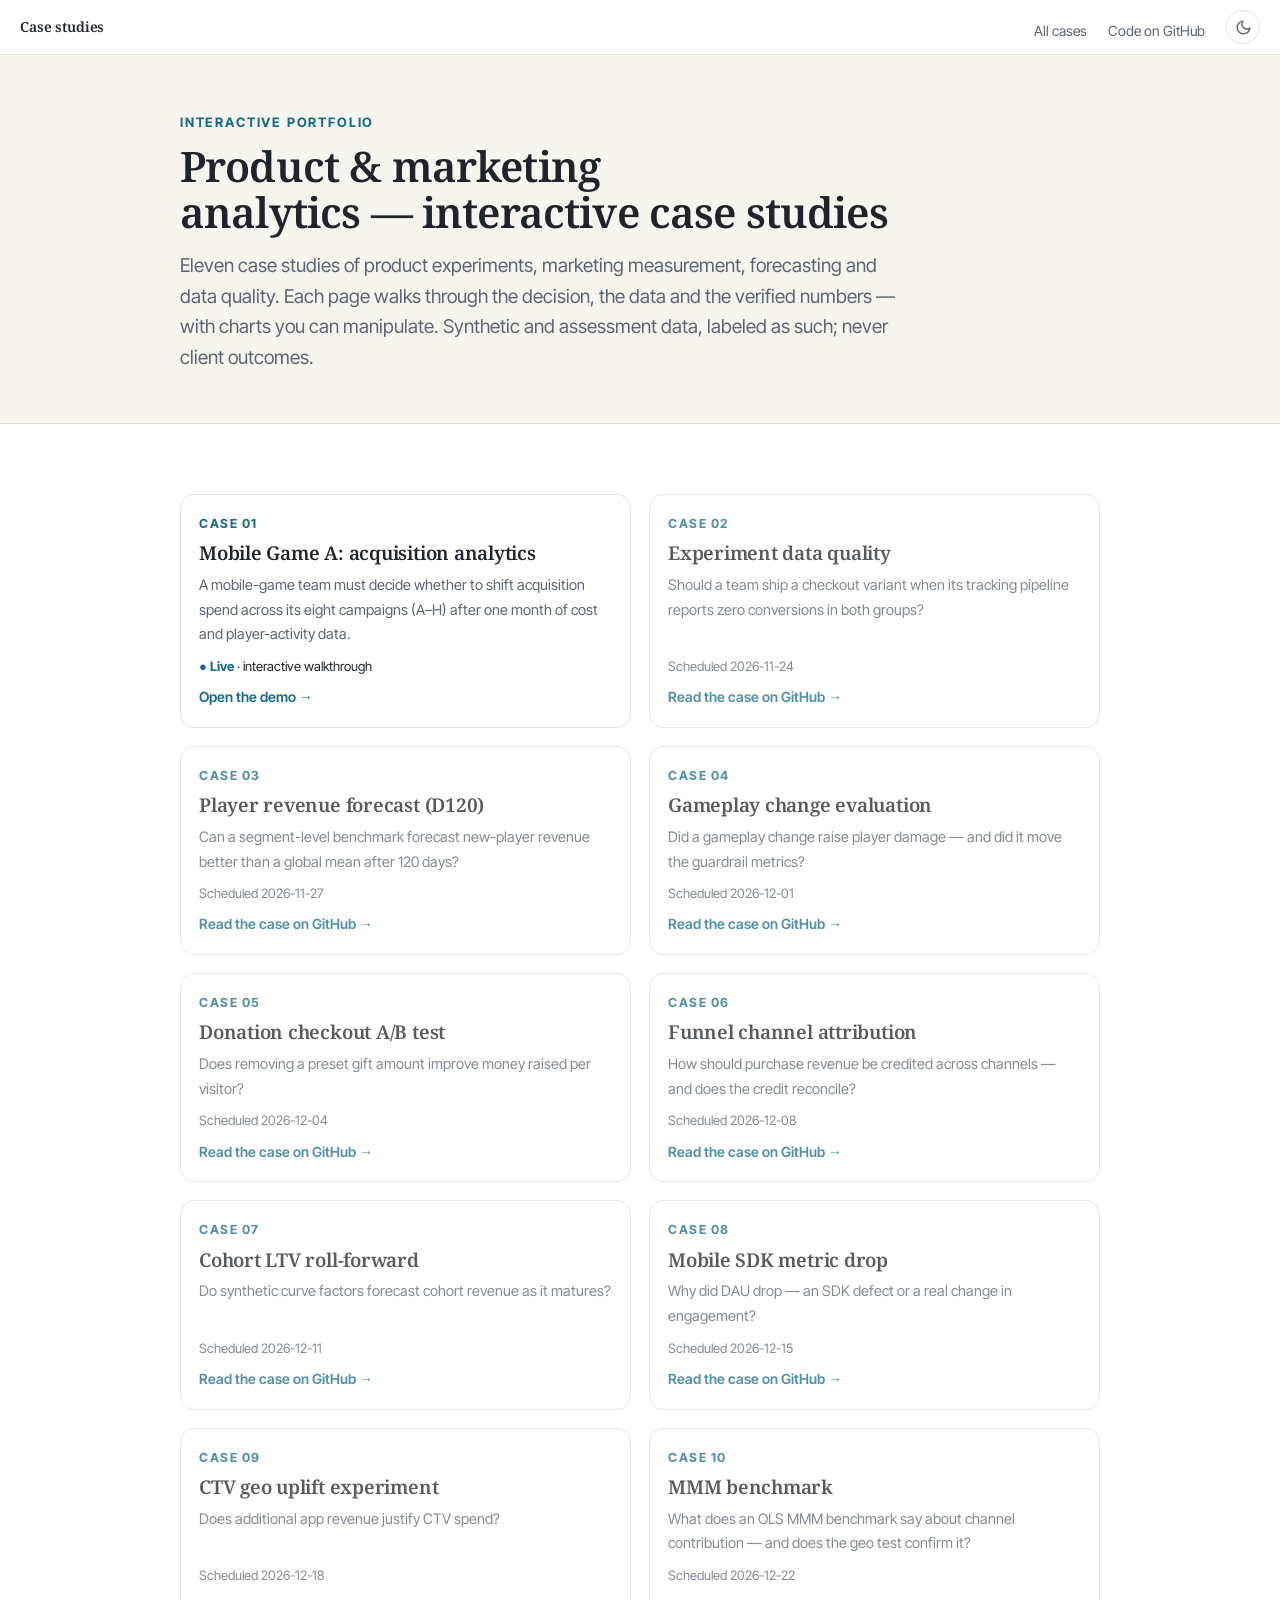
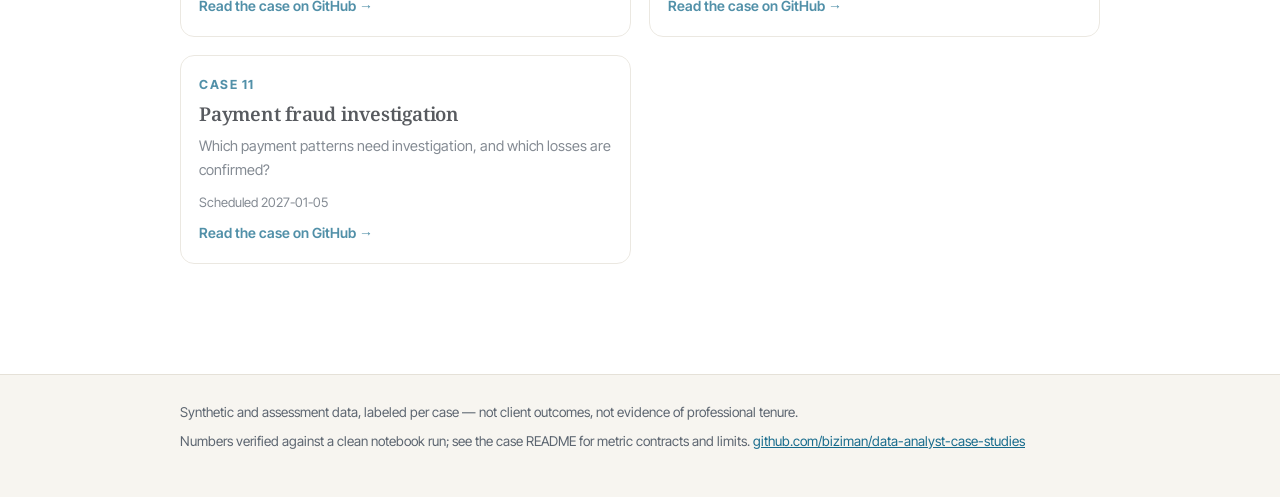
==== commit 0eef5030: "Re-plan the publishing calendar: Tue/Fri through January, post 1 on 11-20" ====
--- a/docs/index.html
+++ b/docs/index.html
@@ -47,17 +47,16 @@
     <div class="wrap">
       <div class="grid">
 <div class="case-card"><div class="n">Case 01</div><h3>Mobile Game A: acquisition analytics</h3><div class="q">A mobile-game team must decide whether to shift acquisition spend across its eight campaigns (A–H) after one month of cost and player-activity data.</div><span class="status"><span class="live-dot">● Live</span> · interactive walkthrough</span><a class="more" href="cases/01-mobile-game-acquisition/">Open the demo →</a></div>
-<div class="case-card soon"><div class="n">Case 02</div><h3>Experiment data quality</h3><div class="q">Should a team ship a checkout variant when its tracking pipeline reports zero conversions in both groups?</div><span class="status"><span class="sched">Scheduled 2026-11-11</span></span><a class="more" href="https://github.com/biziman/data-analyst-case-studies/blob/main/2-product-experiment-tracking-audit/README.md">Read the case on GitHub →</a></div>
-<div class="case-card soon"><div class="n">Case 03</div><h3>Player revenue forecast (D120)</h3><div class="q">Can a segment-level benchmark forecast new-player revenue better than a global mean after 120 days?</div><span class="status"><span class="sched">Scheduled 2026-11-17</span></span><a class="more" href="https://github.com/biziman/data-analyst-case-studies/blob/main/3-player-ltv-forecast/README.md">Read the case on GitHub →</a></div>
-<div class="case-card soon"><div class="n">Case 04</div><h3>Gameplay change evaluation</h3><div class="q">Did a gameplay change raise player damage — and did it move the guardrail metrics?</div><span class="status"><span class="sched">Scheduled 2026-11-20</span></span><a class="more" href="https://github.com/biziman/data-analyst-case-studies/blob/main/4-gameplay-change-evaluation/README.md">Read the case on GitHub →</a></div>
-<div class="case-card soon"><div class="n">Case 05</div><h3>Donation checkout A/B test</h3><div class="q">Does removing a preset gift amount improve money raised per visitor?</div><span class="status"><span class="sched">Scheduled 2026-11-25</span></span><a class="more" href="https://github.com/biziman/data-analyst-case-studies/blob/main/5-donation-checkout-ab-test/README.md">Read the case on GitHub →</a></div>
-<div class="case-card soon"><div class="n">Case 06</div><h3>Funnel channel attribution</h3><div class="q">How should purchase revenue be credited across channels — and does the credit reconcile?</div><span class="status"><span class="sched">Scheduled 2026-12-01</span></span><a class="more" href="https://github.com/biziman/data-analyst-case-studies/blob/main/6-funnel-channel-attribution/README.md">Read the case on GitHub →</a></div>
-<div class="case-card soon"><div class="n">Case 07</div><h3>Cohort LTV roll-forward</h3><div class="q">Do synthetic curve factors forecast cohort revenue as it matures?</div><span class="status"><span class="sched">Scheduled 2026-12-07</span></span><a class="more" href="https://github.com/biziman/data-analyst-case-studies/blob/main/7-cohort-ltv-roll-forward/README.md">Read the case on GitHub →</a></div>
-<div class="case-card soon"><div class="n">Case 08</div><h3>Mobile SDK metric drop</h3><div class="q">Why did DAU drop — an SDK defect or a real change in engagement?</div><span class="status"><span class="sched">Scheduled 2026-12-11</span></span><a class="more" href="https://github.com/biziman/data-analyst-case-studies/blob/main/8-mobile-sdk-metric-drop/README.md">Read the case on GitHub →</a></div>
-<div class="case-card soon"><div class="n">Case 09</div><h3>CTV geo uplift experiment</h3><div class="q">Does additional app revenue justify CTV spend?</div><span class="status"><span class="sched">Scheduled 2026-12-16</span></span><a class="more" href="https://github.com/biziman/data-analyst-case-studies/blob/main/9-ctv-geo-uplift/README.md">Read the case on GitHub →</a></div>
-<div class="case-card soon"><div class="n">Case 10</div><h3>MMM benchmark</h3><div class="q">What does an OLS MMM benchmark say about channel contribution — and does the geo test confirm it?</div><span class="status"><span class="sched">Scheduled 2026-12-21</span></span><a class="more" href="https://github.com/biziman/data-analyst-case-studies/blob/main/10-marketing-mix-modeling/README.md">Read the case on GitHub →</a></div>
-<div class="case-card soon"><div class="n">Case 11</div><h3>Payment fraud investigation</h3><div class="q">Which payment patterns need investigation, and which losses are confirmed?</div><span class="status"><span class="sched">Scheduled 2026-12-28</span></span><a class="more" href="https://github.com/biziman/data-analyst-case-studies/blob/main/11-payment-fraud-investigation/README.md">Read the case on GitHub →</a></div>
-<div class="case-card"><div class="n">Interactive tool</div><h3>Metric contract simulator</h3><div class="q">How can one donation checkout test produce opposite answers?</div><span class="status"><span class="live-dot">● Live</span> · measurement simulator</span><a class="more" href="tools/metric-contract/">Try the simulator →</a></div>
+<div class="case-card soon"><div class="n">Case 02</div><h3>Experiment data quality</h3><div class="q">Should a team ship a checkout variant when its tracking pipeline reports zero conversions in both groups?</div><span class="status"><span class="sched">Scheduled 2026-11-24</span></span><a class="more" href="https://github.com/biziman/data-analyst-case-studies/blob/main/2-product-experiment-tracking-audit/README.md">Read the case on GitHub →</a></div>
+<div class="case-card soon"><div class="n">Case 03</div><h3>Player revenue forecast (D120)</h3><div class="q">Can a segment-level benchmark forecast new-player revenue better than a global mean after 120 days?</div><span class="status"><span class="sched">Scheduled 2026-11-27</span></span><a class="more" href="https://github.com/biziman/data-analyst-case-studies/blob/main/3-player-ltv-forecast/README.md">Read the case on GitHub →</a></div>
+<div class="case-card soon"><div class="n">Case 04</div><h3>Gameplay change evaluation</h3><div class="q">Did a gameplay change raise player damage — and did it move the guardrail metrics?</div><span class="status"><span class="sched">Scheduled 2026-12-01</span></span><a class="more" href="https://github.com/biziman/data-analyst-case-studies/blob/main/4-gameplay-change-evaluation/README.md">Read the case on GitHub →</a></div>
+<div class="case-card soon"><div class="n">Case 05</div><h3>Donation checkout A/B test</h3><div class="q">Does removing a preset gift amount improve money raised per visitor?</div><span class="status"><span class="sched">Scheduled 2026-12-04</span></span><a class="more" href="https://github.com/biziman/data-analyst-case-studies/blob/main/5-donation-checkout-ab-test/README.md">Read the case on GitHub →</a></div>
+<div class="case-card soon"><div class="n">Case 06</div><h3>Funnel channel attribution</h3><div class="q">How should purchase revenue be credited across channels — and does the credit reconcile?</div><span class="status"><span class="sched">Scheduled 2026-12-08</span></span><a class="more" href="https://github.com/biziman/data-analyst-case-studies/blob/main/6-funnel-channel-attribution/README.md">Read the case on GitHub →</a></div>
+<div class="case-card soon"><div class="n">Case 07</div><h3>Cohort LTV roll-forward</h3><div class="q">Do synthetic curve factors forecast cohort revenue as it matures?</div><span class="status"><span class="sched">Scheduled 2026-12-11</span></span><a class="more" href="https://github.com/biziman/data-analyst-case-studies/blob/main/7-cohort-ltv-roll-forward/README.md">Read the case on GitHub →</a></div>
+<div class="case-card soon"><div class="n">Case 08</div><h3>Mobile SDK metric drop</h3><div class="q">Why did DAU drop — an SDK defect or a real change in engagement?</div><span class="status"><span class="sched">Scheduled 2026-12-15</span></span><a class="more" href="https://github.com/biziman/data-analyst-case-studies/blob/main/8-mobile-sdk-metric-drop/README.md">Read the case on GitHub →</a></div>
+<div class="case-card soon"><div class="n">Case 09</div><h3>CTV geo uplift experiment</h3><div class="q">Does additional app revenue justify CTV spend?</div><span class="status"><span class="sched">Scheduled 2026-12-18</span></span><a class="more" href="https://github.com/biziman/data-analyst-case-studies/blob/main/9-ctv-geo-uplift/README.md">Read the case on GitHub →</a></div>
+<div class="case-card soon"><div class="n">Case 10</div><h3>MMM benchmark</h3><div class="q">What does an OLS MMM benchmark say about channel contribution — and does the geo test confirm it?</div><span class="status"><span class="sched">Scheduled 2026-12-22</span></span><a class="more" href="https://github.com/biziman/data-analyst-case-studies/blob/main/10-marketing-mix-modeling/README.md">Read the case on GitHub →</a></div>
+<div class="case-card soon"><div class="n">Case 11</div><h3>Payment fraud investigation</h3><div class="q">Which payment patterns need investigation, and which losses are confirmed?</div><span class="status"><span class="sched">Scheduled 2027-01-05</span></span><a class="more" href="https://github.com/biziman/data-analyst-case-studies/blob/main/11-payment-fraud-investigation/README.md">Read the case on GitHub →</a></div>
       </div>
     </div>
   </section>
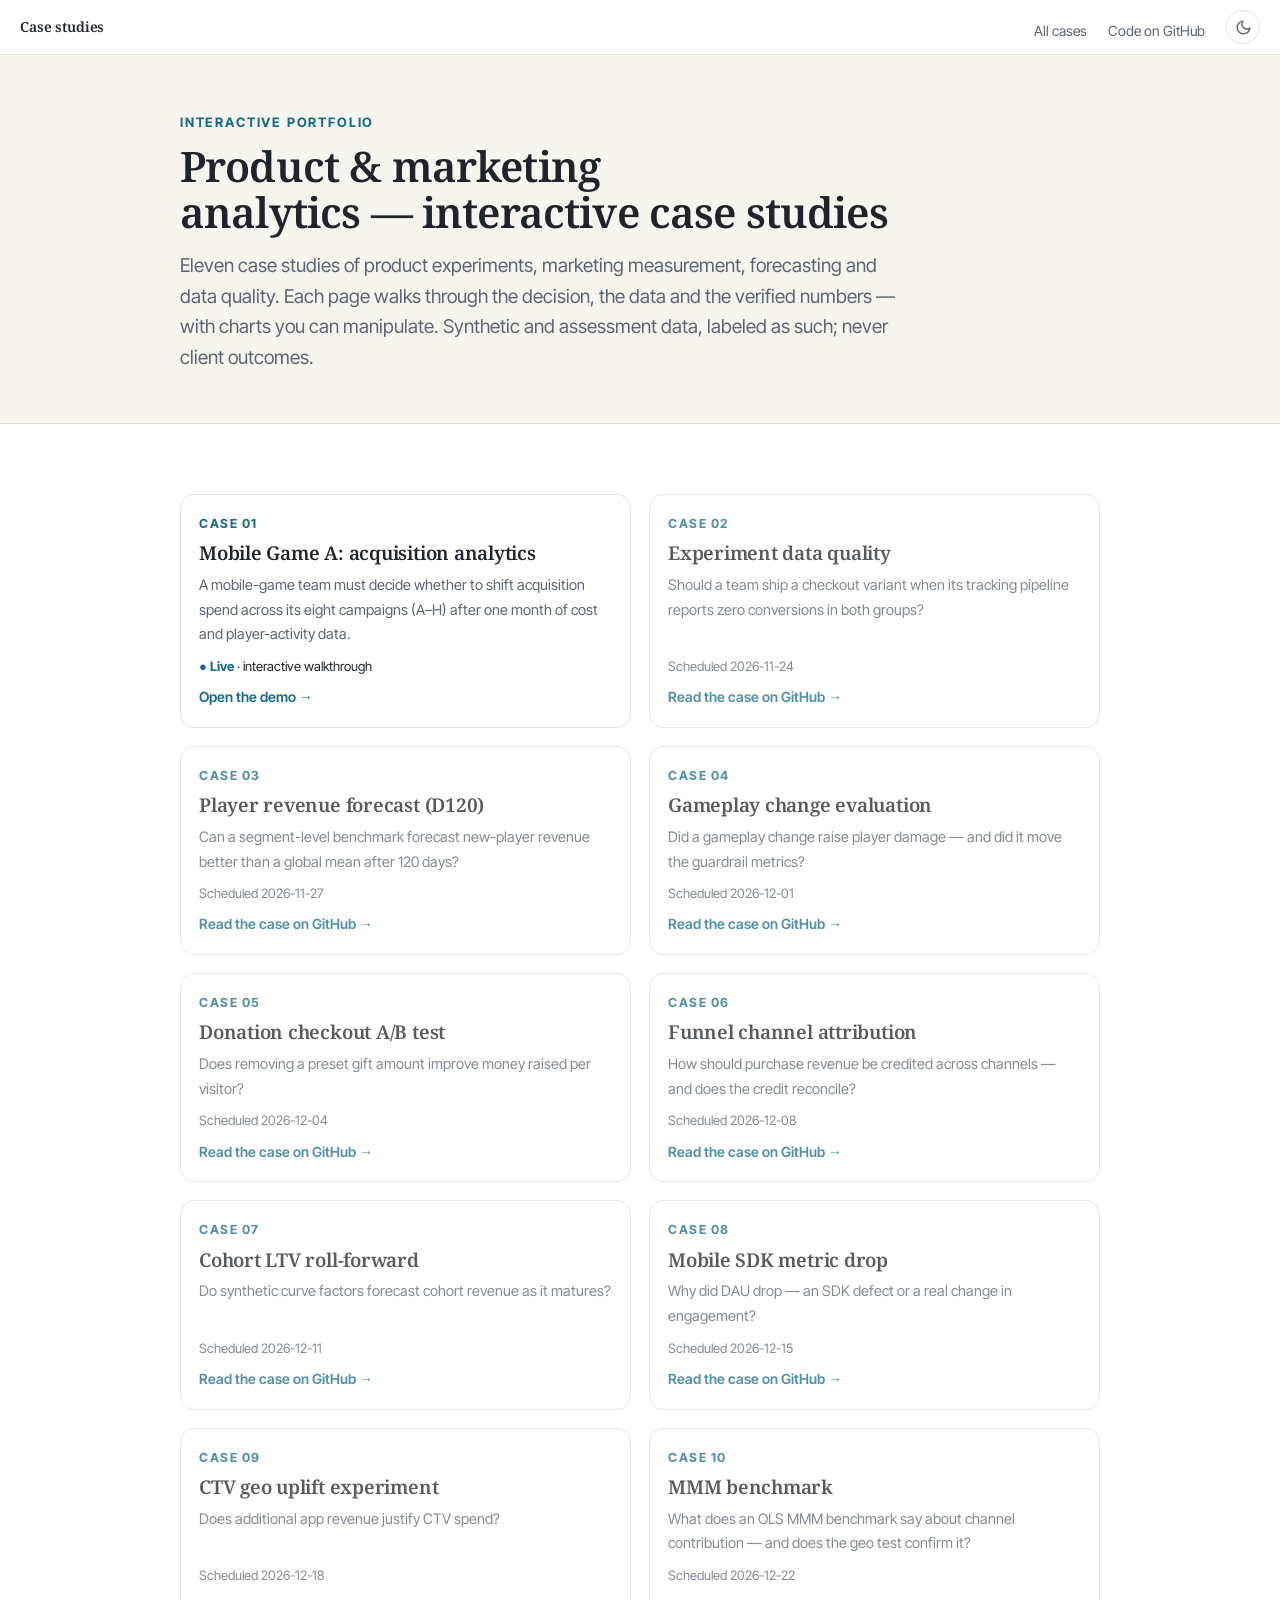
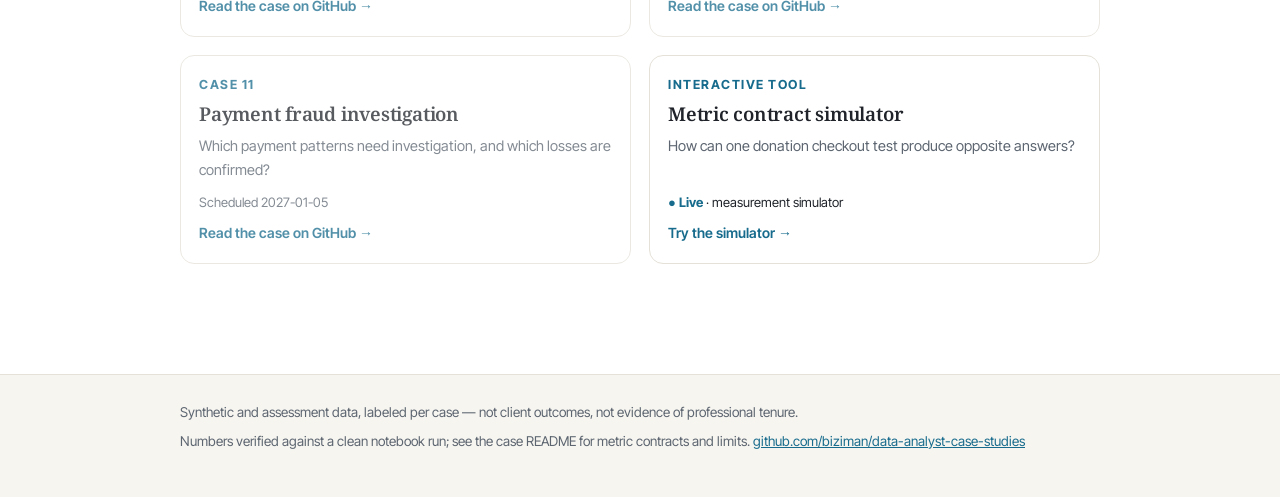
==== commit 7c49cd44: "Keep the simulator card in the generated index; Pages serves main/docs" ====
--- a/docs/index.html
+++ b/docs/index.html
@@ -57,6 +57,7 @@
 <div class="case-card soon"><div class="n">Case 09</div><h3>CTV geo uplift experiment</h3><div class="q">Does additional app revenue justify CTV spend?</div><span class="status"><span class="sched">Scheduled 2026-12-18</span></span><a class="more" href="https://github.com/biziman/data-analyst-case-studies/blob/main/9-ctv-geo-uplift/README.md">Read the case on GitHub →</a></div>
 <div class="case-card soon"><div class="n">Case 10</div><h3>MMM benchmark</h3><div class="q">What does an OLS MMM benchmark say about channel contribution — and does the geo test confirm it?</div><span class="status"><span class="sched">Scheduled 2026-12-22</span></span><a class="more" href="https://github.com/biziman/data-analyst-case-studies/blob/main/10-marketing-mix-modeling/README.md">Read the case on GitHub →</a></div>
 <div class="case-card soon"><div class="n">Case 11</div><h3>Payment fraud investigation</h3><div class="q">Which payment patterns need investigation, and which losses are confirmed?</div><span class="status"><span class="sched">Scheduled 2027-01-05</span></span><a class="more" href="https://github.com/biziman/data-analyst-case-studies/blob/main/11-payment-fraud-investigation/README.md">Read the case on GitHub →</a></div>
+<div class="case-card"><div class="n">Interactive tool</div><h3>Metric contract simulator</h3><div class="q">How can one donation checkout test produce opposite answers?</div><span class="status"><span class="live-dot">● Live</span> · measurement simulator</span><a class="more" href="tools/metric-contract/">Try the simulator →</a></div>
       </div>
     </div>
   </section>
